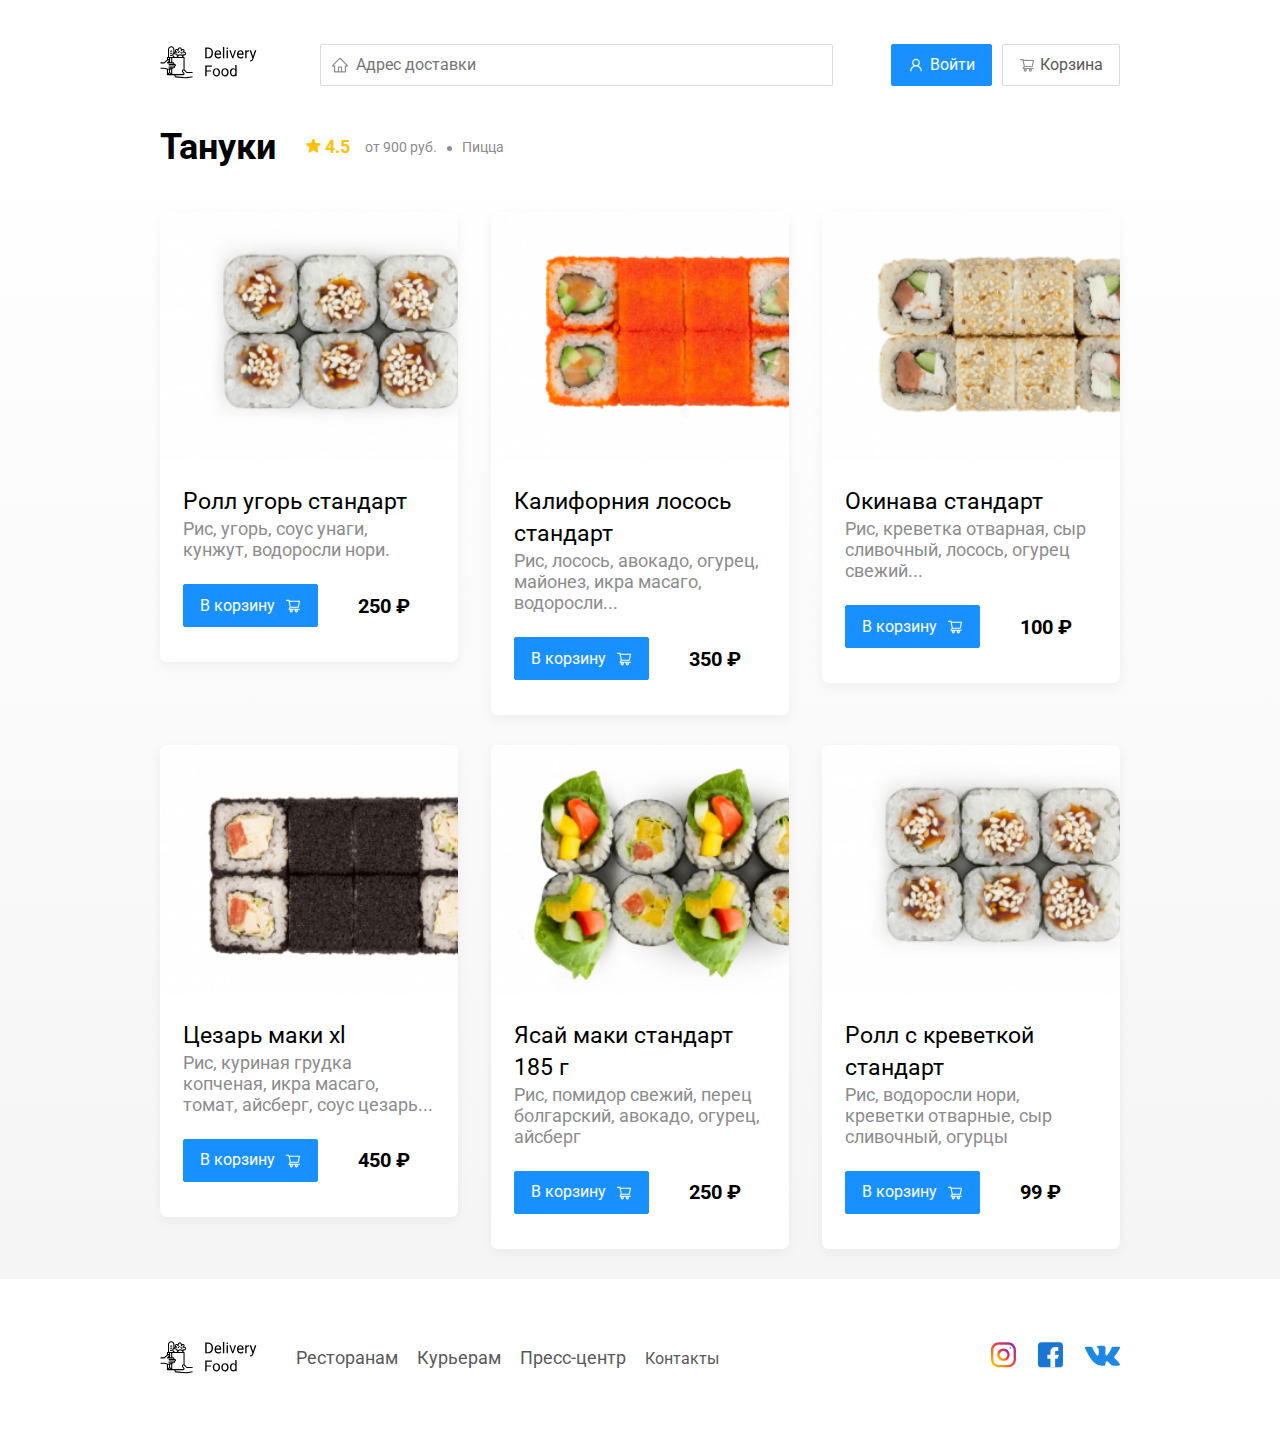
==== restaurant.html @ 0b6e5de5 "Add files via upload" ====
<!DOCTYPE html>
<html lang="ru">
<head>
    <meta charset="UTF-8">
    <meta name="viewport" content="width=device-width, initial-scale=1.0">
    <link href="https://fonts.googleapis.com/css2?family=Roboto:wght@400;500&display=swap" rel="stylesheet">
    <link rel="stylesheet" href="style/normalize.css">
    <link rel="stylesheet" href="./style/style.css">
    <title>Food - доставка еды</title>
</head>
<body>
    <div class="container">
        <header class="header">
            <a href="index.html" class="logo">
                <img src="img\logo.svg" alt="логотип" class="logo">
            </a>
            <input type="text" class="input address-input" placeholder="Адрес доставки">
            <div class="buttons">
                <button class="button button-primary">
                    <img src="img\user.svg" alt="user" class="button-icon">
                    <span class="button-text">Войти</span>
                </button>
                <button class="button" id="cart-button">
                    <img src="img/cart.svg" alt="user" class="button-icon">
                    <span class="button-text">
                        Корзина
                    </span>
                </button>
            </div>
        </header>


    </div>
    <!--/.container--->
    <main class="main">
        <div class="container">

            <section class="restaurans">
                <div class="section-heading">
                    <h2 class="section-title">Тануки</h2>
                    <div class="card-info">
                        <div class="rating">
                            <img src="img/Star.svg" alt="рейтинг" class="rating-star">
                            4.5</div>
                        <div class="price">от 900 руб.</div>
                        <div class="category">Пицца</div>
                    </div>
                </div>
                <div class="cards">
                    <div class="card">
                        <img src="img/yg.jpg" alt="картинка" class="card-image" />
                        <div class="card-text">
                            <div class="card-heading">
                                <h3 class="card-title card-title-reg">Ролл угорь стандарт</h3>
                            </div>
                            <div class="card-info">
                                <div class="ingredients">Рис, угорь, соус унаги, кунжут, водоросли нори.</div>
                            </div>
                            <!-- /.card-info -->
                                <div class="card-buttons">
                                    <button class="button button-primary">
                                        <span class="button-card-text">В корзину</span>
                                        <img src="./img/cart-ic.svg" alt="card" class="button-card-image">
                                    </button>
                                    <strong class="card-price-bold">250 ₽</strong>
                                </div>
                            <!-- /.card-heading -->
                        </div>
                        <!-- /.card-text -->
                    </div>
                    <!-- /.card -->
        
                    <div class="card">
                        <img src="img/los.jpg" alt="картинка" class="card-image" />
                        <div class="card-text">
                            <div class="card-heading">
                                <h3 class="card-title card-title-reg">Калифорния лосось стандарт</h3>
                            </div>
                            <div class="card-info">
                                <div class="ingredients">Рис, лосось, авокадо, огурец, майонез, икра масаго, водоросли...</div>
                            </div>
                            <!-- /.card-info -->
                                <div class="card-buttons">
                                    <button class="button button-primary">
                                        <span class="button-card-text">В корзину</span>
                                        <img src="./img/cart-ic.svg" alt="card" class="button-card-image">
                                    </button>
                                    <strong class="card-price-bold">350 ₽</strong>
                                </div>
                            <!-- /.card-heading -->
                        </div>
                        <!-- /.card-text -->
                    </div>
                    <!-- /.card -->
        
                    <div class="card">
                        <img src="img/oki.jpg" alt="картинка" class="card-image" />
                        <div class="card-text">
                            <div class="card-heading">
                                <h3 class="card-title card-title-reg">Окинава стандарт</h3>
                            </div>
                            <div class="card-info">
                                <div class="ingredients"> Рис, креветка отварная, сыр сливочный, лосось, огурец свежий...</div>
                            </div>
                            <!-- /.card-info -->
                                <div class="card-buttons">
                                    <button class="button button-primary">
                                        <span class="button-card-text">В корзину</span>
                                        <img src="./img/cart-ic.svg" alt="card" class="button-card-image">
                                    </button>
                                    <strong class="card-price-bold">100 ₽</strong>
                                </div>
                            <!-- /.card-heading -->
                        </div>
                        <!-- /.card-text -->
                    </div>
                    <!-- /.card -->
        
                    <div class="card">
                        <img src="img/cez.jpg" alt="картинка" class="card-image" />
                        <div class="card-text">
                            <div class="card-heading">
                                <h3 class="card-title card-title-reg">Цезарь маки хl</h3>
                            </div>
                            <div class="card-info">
                                <div class="ingredients">Рис, куриная грудка копченая, икра масаго, томат, айсберг, соус цезарь...</div>
                            </div>
                            <!-- /.card-info -->
                                <div class="card-buttons">
                                    <button class="button button-primary">
                                        <span class="button-card-text">В корзину</span>
                                        <img src="./img/cart-ic.svg" alt="card" class="button-card-image">
                                    </button>
                                    <strong class="card-price-bold">450 ₽</strong>
                                </div>
                            <!-- /.card-heading -->
                        </div>
                        <!-- /.card-text -->
                    </div>
                    <!-- /.card -->
        
                    <div class="card">
                        <img src="img/jasai.jpg" alt="картинка" class="card-image" />
                        <div class="card-text">
                            <div class="card-heading">
                                <h3 class="card-title card-title-reg">Ясай маки стандарт 185 г</h3>
                            </div>
                            <div class="card-info">
                                <div class="ingredients">Рис, помидор свежий, перец болгарский, авокадо, огурец, айсберг</div>
                            </div>
                            <!-- /.card-info -->
                                <div class="card-buttons">
                                    <button class="button button-primary">
                                        <span class="button-card-text">В корзину</span>
                                        <img src="./img/cart-ic.svg" alt="card" class="button-card-image">
                                    </button>
                                    <strong class="card-price-bold">250 ₽</strong>
                                </div>
                            <!-- /.card-heading -->
                        </div>
                        <!-- /.card-text -->
                    </div>
                    <!-- /.card -->
        
                    <div class="card">
                        <img src="img/yg.jpg" alt="картинка" class="card-image" />
                        <div class="card-text">
                            <div class="card-heading">
                                <h3 class="card-title card-title-reg">Ролл с креветкой стандарт</h3>
                            </div>
                            <div class="card-info">
                                <div class="ingredients">Рис, водоросли нори, креветки отварные, сыр сливочный, огурцы</div>
                            </div>
                            <!-- /.card-info -->
                                <div class="card-buttons">
                                    <button class="button button-primary">
                                        <span class="button-card-text">В корзину</span>
                                        <img src="./img/cart-ic.svg" alt="card" class="button-card-image">
                                    </button>
                                    <strong class="card-price-bold">99 ₽</strong>
                                </div>
                            <!-- /.card-heading -->
                        </div>
                        <!-- /.card-text -->
                    </div>
                    <!-- /.card -->
                </div>
                <!-- /.cards -->
            </section>
        </div>
        <!-- /.container -->
    </main>
     <!--/.main--->
     <footer class="footer">
         <div class="container">
             <div class="footer-block">
                 <img src="./img/logo.svg" alt="logo" class="logo footer-logo">
                 <nav class="footer-nav">
                    <a href="#" class="footer-link">Ресторанам</a>
                    <a href="#" class="footer-link">Курьерам</a>
                    <a href="#" class="footer-link">Пресс-центр</a>
                    <a href="#" class="footer-link">Контакты</a>
                 </nav>
                 <div class="social-links">
                     <a href="#" class="social-link"><img src="./img/insta.svg" alt="inst"></a>
                     <a href="#" class="social-link"><img src="./img/face.svg" alt="facebook"></a>
                     <a href="#" class="social-link"><img src="./img/vk.svg" alt="vk"></a>
                 </div>
             </div>
             <!-- /.footer-block -->
         </div>
     </footer>
     <!-- /.footer -->

     <div class="modal">
        <div class="modal-dialog">
            <div class="modal-header">
                <h3 class="modal-title">Корзина</h3>
                <button class="close">&times;</button>
            </div>
            <!-- /.modal-header -->
            <div class="modal-body">
                <div class="food-row">
                    <span class="food-name">
                        Ролл угорь стандарт
                    </span>
                    <strong class="food-price">250 ₽</strong>
                    <div class="food-counter">
                        <button class="counter-button">-</button>
                        <span class="counter">1</span>
                        <button class="counter-button">+</button>
                    </div>
                </div>
                <!-- /.foods-row -->
                <div class="food-row">
                    <span class="food-name">
                        Ролл угорь стандарт
                    </span>
                    <strong class="food-price">250 ₽</strong>
                    <div class="food-counter">
                        <button class="counter-button">-</button>
                        <span class="counter">1</span>
                        <button class="counter-button">+</button>
                    </div>
                </div>
                <!-- /.foods-row -->
                <div class="food-row">
                    <span class="food-name">
                        Ролл угорь стандарт
                    </span>
                    <strong class="food-price">250 ₽</strong>
                    <div class="food-counter">
                        <button class="counter-button">-</button>
                        <span class="counter">1</span>
                        <button class="counter-button">+</button>
                    </div>
                </div>
                <!-- /.foods-row -->
            </div>
            <!-- /.modal-body -->
            <div class="modal-footer">
                <span class="modal-price-tag">1250 </span>
                <div class="footer-buttons">
                    <button class="button button-primary">Оформить заказ</button>
                    <button class="button">Отменить</button>
                </div>
            </div>
            <!-- /.modal-footer -->
        </div>
        <!-- /.modal-dialog -->
     </div>
     <script src="./js/script.js"></script>
</body>
</html>
---- style/style.css ----
*{
    box-sizing: border-box;
}

body{
    padding-top: 44px;
    font-family: 'Roboto', sans-serif;
}

.container{
    max-width: 1200px;
    margin: auto;
}

.header{
    display: flex;
    align-items: center;
    justify-content: space-between;
    margin-bottom: 40px;
}

.input{
    background: #FFFFFF;
    border: 1px solid #D9D9D9;
    border-radius: 2px;
    line-height: 24px;
    font-size: 16px;
    padding: 8px;
    padding-left: 35px;
    background-repeat: no-repeat;
    background-position: left 11px center;
}

.address-input{
    flex: .8;
    background-image: url('../img/home.svg');
}

.input-search{
    width: 300px;
    background-image: url('../img/search.svg');
    margin-left: auto;
}

.buttons{
    display: flex;
    align-items: center;
}

.button {
    padding: 8px 16px;
    background: #FFFFFF;
    border: 1px solid #D9D9D9;
    box-sizing: border-box;
    box-shadow: 0px 0px 2px rgba(0, 0, 0, 0.0015);
    border-radius: 2px;
    color: #595959;
    font-size: 16px;
    line-height: 24px;
    display: flex;
    align-items: center;
}

.button-primary{
    background: #1890FF;
    border-radius: 2px;
    color: #fff;
    border: 1px solid #1890ff;
    margin-right: 10px;
}

.button-card-text{
    margin-right: 10px;
}

.button-icon{
    margin-right: 6px;
    vertical-align: middle;
}

.main{
    width: 100%;
    background-image: linear-gradient(180deg, rgba(245, 245, 245, 0) 1.04%, #F5F5F5 100%);
}

.promo{
    box-shadow: 0px 7px 12px rgba(158, 158, 163, 0.1);
    background: #FFF1B8 url('../img/prom-img.png') top 58px right -200px;
    background-repeat: no-repeat;
    border-radius: 10px;
    padding: 68px 70px;
    margin-bottom: 56px;
}

.promo-title{
    font-size: 39px;
    line-height: 46px;
    color: #302C34;
}

.promo-text{
    max-width: 538px;
    font-size: 24px;
    line-height: 28px;
    color: #302C34;
}

.section-heading{
    display: flex;
    align-items: center;
    /*justify-content: space-between;*/
    margin-bottom: 44px;
}

.section-title{
    font-size: 36px;
    line-height: 42px;
    color: #000000;
    margin: 0;
    margin-right: 30px;
}

.cards{
    display: flex;
    flex-wrap: wrap;
    align-items: flex-start;
    justify-content: space-between;
}

.card{
    background: #FFFFFF;
    box-shadow: 0px 4px 12px rgba(0, 0, 0, 0.05);
    border-radius: 7px;
    overflow: hidden;
    margin-bottom: 30px;
    flex-basis: 31%;
    text-decoration: none;
}

.card-image{
    width: 384px;
    height: 250px;
    object-fit: cover;
}

.card-text{
    padding-top: 20px;
    padding-bottom: 35px;
    padding-left: 23px;
    padding-right: 23px;
}

.card-heading{
    display: flex;
    align-items: center;
    justify-content: space-between;
}

.card-title{
    margin: 0;
    font-size: 23px;
    line-height: 32px;
}

.card-title-reg{
    font-weight: 400;
}

.card-tag{
    color: #FFFFFF;
    font-size: 12px;
    line-height: 20px;
    background: #262626;
    border-radius: 2px;
    padding: 1px 8px;
}

.card-info{
    display: flex;
    align-items: center;
    flex-wrap: wrap;
}

.card-price-bold{
    font-weight: bold;
    font-size: 20px;
    line-height: 32px;
    color: #000000;
    margin-left: 30px;
}

.card-buttons{
    display: flex;
    align-items: center;
    margin-top: 24px;
}

.rating{
    margin-right: 26px;
    color: #FFC107;
    font-weight: bold;
    font-size: 18px;
    line-height: 32px;
}

.price, .category{
    color: #8C8C8C;
    font-weight: normal;
    font-size: 18px;
    line-height: 32px;
}

.price{
    margin-right: 10px;
}

.category{
    text-overflow: ellipsis;
    overflow: hidden;
    white-space: nowrap;
    max-width: 150px;

}

.ingredients{
    color: #8c8c8c;
    font-size: 18px;
    line-height: 21px;
}

.price:after{
    content: '';
    width: 5px;
    height: 5px;
    background: #8C8C8C;
    display: inline-block;
    vertical-align: middle;
    border-radius: 50%;
    margin-left: 10px;

}

.footer{
    padding: 60px 0;
}

.footer-link{
    display: inline-block;
    color: #595959;
    text-decoration: none;
}

.footer-nav{
    margin-left: 35px;
    margin-right: auto;
}

.footer-link:not(:last-child){
    margin-right: 15px;
    font-weight: normal;
    font-size: 18px;
    line-height: 21px;
}

.footer-block{
    display: flex;
    align-items: center;
    justify-content: space-between;
}

.social-links{
    display: flex;
    align-items: center;
}

.social-link:not(:last-child){
    margin-right: 21px;
}

.modal{
    position: fixed;
    left: 0;
    top: 0;
    width: 100%;
    height: 100%;
    background: rgba(0, 0, 0, 0.4);
    display: flex;
    display: none;
}

.modal-dialog{
    margin: auto;
    max-width: 780px;
    width: 95%;
    background-color: #fff;
    border-radius: 5px;
    padding: 40px 45px;
}

.modal-header{
    display: flex;
    align-items: center;
    justify-content: space-between;
    margin-bottom: 45px;
}

.food-row{
    display: flex;
    align-items: flex-start;
    justify-content: space-between;
    padding-bottom: 8px;
    border-bottom: 1px solid #d9d9d9;
    margin-bottom: 15px;
}

.food-price{
    margin-left: auto;
    margin-right: 47px;
    font-weight: bold;
    font-size: 20px;
    line-height: 32px;
}

.food-counter{
    display: flex;
    align-items: center;
}

.counter-button{
    display: flex;
    align-items: center;
    justify-content: center;
    width: 39px;
    height: 32px;
    background: #FFFFFF;
    border: 1px solid #40A9FF;
    box-sizing: border-box;
    border-radius: 2px;
    font-size: 14px;
    line-height: 22px;
    color: #40A9FF;
}

.counter{
    font-size: 16px;
    line-height: 24px;
    margin-left: 10px;
    margin-right: 10px;
}

.close{
    font-size: 36px;
    border: none;
    background-color: transparent;
}

.modal-title{
    margin: 0;
    font-size: 36px;
    line-height: 42px;
    color: #000000;
    font-weight: bold;
}

.modal-footer{
    display: flex;
    align-items: center;
    justify-content: space-between;
}

.modal-body{
    margin-bottom: 52px;
}

.footer-buttons{
    display: flex;
}

.modal-price-tag{
    background-color: #262626;
    border-radius: 5px;
    color: #fff;
    padding: 15px 20px;
    font-size: 20px;
    line-height: 23px;
}

.is-open{
    display: flex;
}

@media (max-width: 1366px){
    .container{
        max-width: 960px;
    }
    .promo{
        background-size: 700px;
    }
    .rating{
      margin-right: 15px;  
    }
    .category, .price{
        font-size: 14px;
    }

}

@media (max-width: 992px){
    .container{
        max-width: 750px;
    }
    .promo{
        padding: 50px;
        background-size: 500px;
        background-position: center right -200px;
    }
    .promo-text{
        font-size: 16px;
        min-width: 400px;
    }
    .card{
        flex-basis: 49%;
    }
    .footer-link{
        font-size: 16px;
    }
}

@media (max-width: 768px){
    .container{
        min-width: 560px;
    }
    .card-info{
        flex-wrap: wrap;
    }
    .card .rating{
        flex-basis: 100%;
    }
    .card-title{
        font-size: 18px;
    }
    .promo{
        background-size: 600px;
        background-position: bottom 26px right -125px;
    }
    .promo-title{
        font-size: 20px;
        line-height: 1.4;
    }
    .promo-text{
        margin-top: 0;
        width: 250px;
        font-size: 12px;
    }
}

@media (max-width: 578px){
    .container{
        width: 90%;
    }
    .header{
        padding: 5%;
        flex-wrap: wrap;
    }
    .address-input{
        margin: 2%;
        margin-top: 15px;
        order: 5;
        flex: 1
    }
    .buttons{
        padding-right: 5%;
    }
    .promo{
        background-image: none;
    }
    .promo-title{
        margin-bottom: 10px;
    }
    .section-title{
        font-size: 20px;
    }
    .card{
        flex-basis: 100%;
    }
    .card-image{
        width: 100%;
    }
    .footer-nav{
        order: 0;
        margin-right: 0;
    }
    .footer-logo{
        order: 1;
        margin-right: 15px;
    }
    .social-links{
        order: 2;
        margin-right: 20%;
    }
}

@media (max-width: 480px){
    .section-heading{
        flex-wrap: wrap;
        flex-direction: column;
        align-items: center;
    }
    .footer-block{
        flex-wrap: wrap;
    }
    .social-links{
        text-align: center;
        align-items: center;
        margin-right: 0;
    }
    .footer-nav{
        margin-bottom: 20px;
        flex-wrap: wrap;
        align-items: center;
        text-align: center;
    }
    .footer-logo{
        order: 0;
        margin-bottom: 20px;
    }
    .footer-block{
        flex-direction: column;
    }
    .footer-link:not(:last-child){
        margin-right: 0;
    }
}
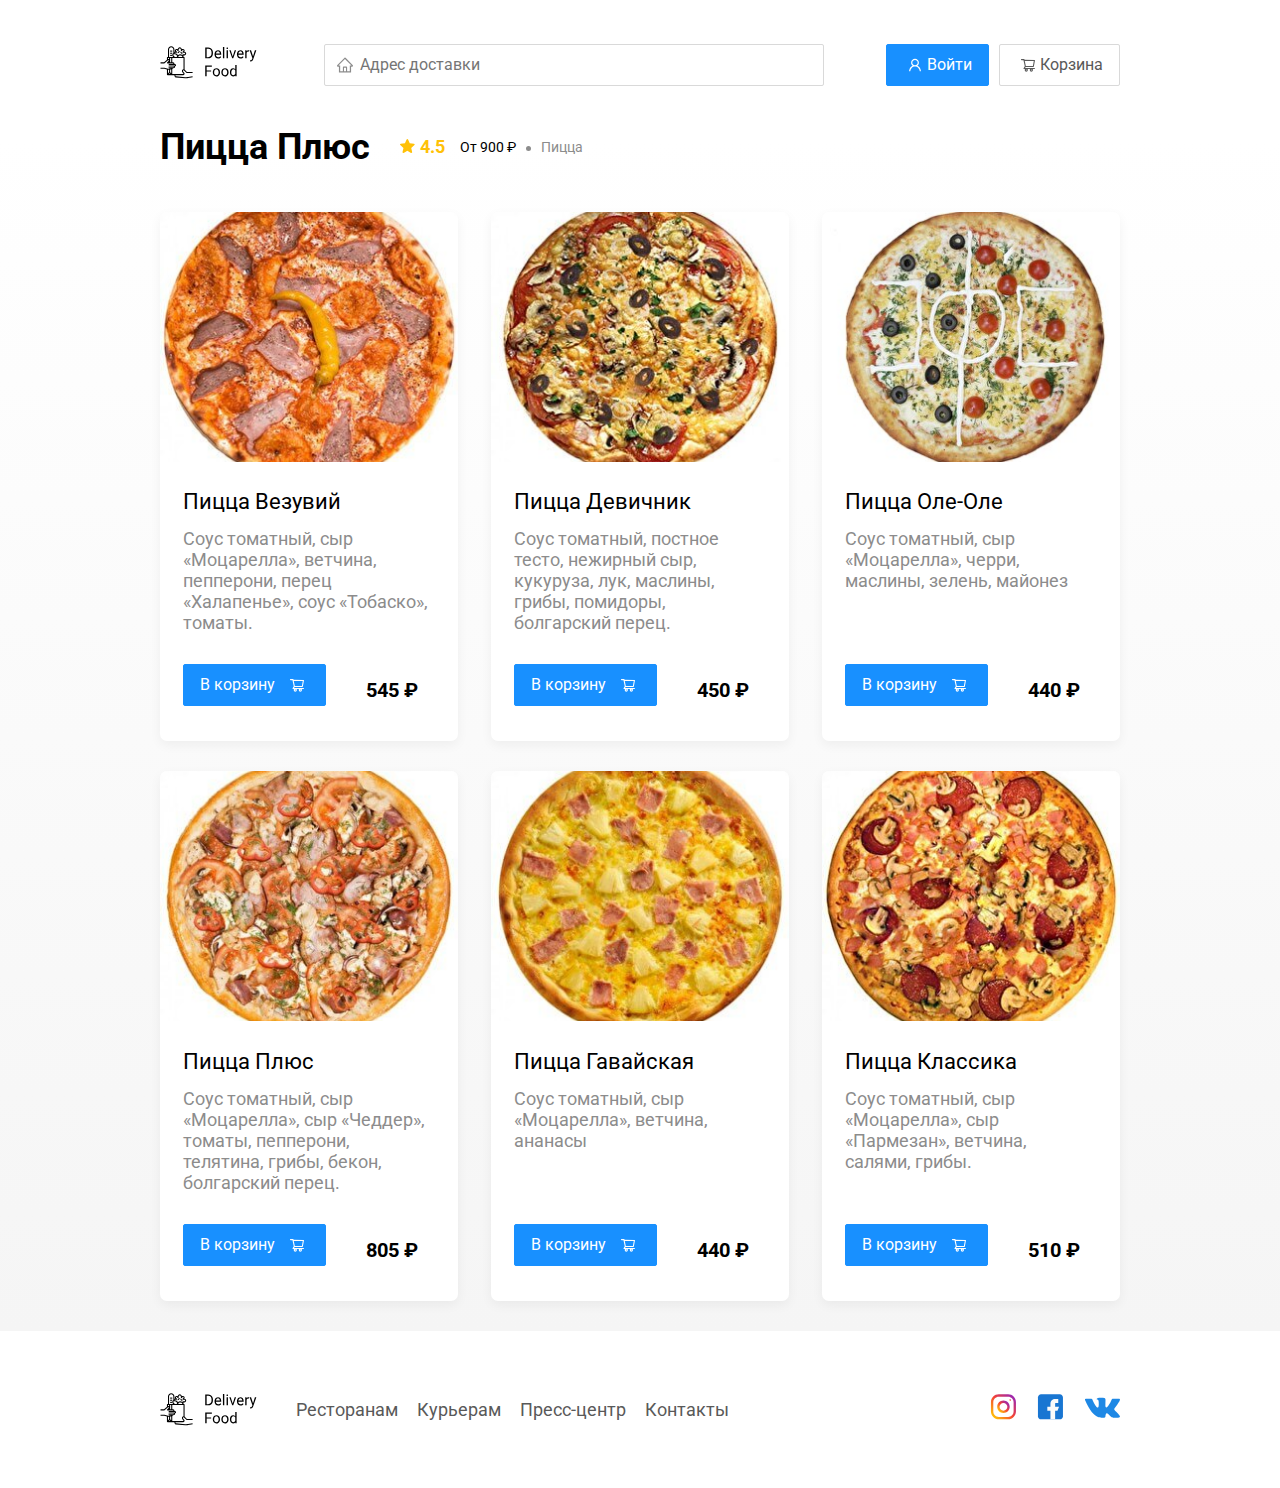
==== commit a31dba8e: "cart" ====
--- a/restaurant.html
+++ b/restaurant.html
@@ -1,274 +1,291 @@
 <!DOCTYPE html>
 <html lang="ru">
 <head>
-    <meta charset="UTF-8">
-    <meta name="viewport" content="width=device-width, initial-scale=1.0">
-    <link href="https://fonts.googleapis.com/css2?family=Roboto:wght@400;500&display=swap" rel="stylesheet">
-    <link rel="stylesheet" href="style/normalize.css">
-    <link rel="stylesheet" href="./style/style.css">
-    <title>Food - доставка еды</title>
+	<meta charset="UTF-8"/>
+	<meta name="viewport" content="width=device-width, initial-scale=1.0"/>
+	<title>PizzaBurger — доставка еды на дом</title>
+	<link
+			href="https://fonts.googleapis.com/css?family=Roboto:400,700&display=swap&subset=cyrillic"
+			rel="stylesheet"
+	/>
+	<link rel="stylesheet" href="css/normalize.css"/>
+	<link rel="stylesheet" href="css/style.css"/>
 </head>
 <body>
-    <div class="container">
-        <header class="header">
-            <a href="index.html" class="logo">
-                <img src="img\logo.svg" alt="логотип" class="logo">
-            </a>
-            <input type="text" class="input address-input" placeholder="Адрес доставки">
-            <div class="buttons">
-                <button class="button button-primary">
-                    <img src="img\user.svg" alt="user" class="button-icon">
-                    <span class="button-text">Войти</span>
-                </button>
-                <button class="button" id="cart-button">
-                    <img src="img/cart.svg" alt="user" class="button-icon">
-                    <span class="button-text">
-                        Корзина
-                    </span>
-                </button>
-            </div>
-        </header>
-
-
-    </div>
-    <!--/.container--->
-    <main class="main">
-        <div class="container">
-
-            <section class="restaurans">
-                <div class="section-heading">
-                    <h2 class="section-title">Тануки</h2>
-                    <div class="card-info">
-                        <div class="rating">
-                            <img src="img/Star.svg" alt="рейтинг" class="rating-star">
-                            4.5</div>
-                        <div class="price">от 900 руб.</div>
-                        <div class="category">Пицца</div>
-                    </div>
-                </div>
-                <div class="cards">
-                    <div class="card">
-                        <img src="img/yg.jpg" alt="картинка" class="card-image" />
-                        <div class="card-text">
-                            <div class="card-heading">
-                                <h3 class="card-title card-title-reg">Ролл угорь стандарт</h3>
-                            </div>
-                            <div class="card-info">
-                                <div class="ingredients">Рис, угорь, соус унаги, кунжут, водоросли нори.</div>
-                            </div>
-                            <!-- /.card-info -->
-                                <div class="card-buttons">
-                                    <button class="button button-primary">
-                                        <span class="button-card-text">В корзину</span>
-                                        <img src="./img/cart-ic.svg" alt="card" class="button-card-image">
-                                    </button>
-                                    <strong class="card-price-bold">250 ₽</strong>
-                                </div>
-                            <!-- /.card-heading -->
-                        </div>
-                        <!-- /.card-text -->
-                    </div>
-                    <!-- /.card -->
-        
-                    <div class="card">
-                        <img src="img/los.jpg" alt="картинка" class="card-image" />
-                        <div class="card-text">
-                            <div class="card-heading">
-                                <h3 class="card-title card-title-reg">Калифорния лосось стандарт</h3>
-                            </div>
-                            <div class="card-info">
-                                <div class="ingredients">Рис, лосось, авокадо, огурец, майонез, икра масаго, водоросли...</div>
-                            </div>
-                            <!-- /.card-info -->
-                                <div class="card-buttons">
-                                    <button class="button button-primary">
-                                        <span class="button-card-text">В корзину</span>
-                                        <img src="./img/cart-ic.svg" alt="card" class="button-card-image">
-                                    </button>
-                                    <strong class="card-price-bold">350 ₽</strong>
-                                </div>
-                            <!-- /.card-heading -->
-                        </div>
-                        <!-- /.card-text -->
-                    </div>
-                    <!-- /.card -->
-        
-                    <div class="card">
-                        <img src="img/oki.jpg" alt="картинка" class="card-image" />
-                        <div class="card-text">
-                            <div class="card-heading">
-                                <h3 class="card-title card-title-reg">Окинава стандарт</h3>
-                            </div>
-                            <div class="card-info">
-                                <div class="ingredients"> Рис, креветка отварная, сыр сливочный, лосось, огурец свежий...</div>
-                            </div>
-                            <!-- /.card-info -->
-                                <div class="card-buttons">
-                                    <button class="button button-primary">
-                                        <span class="button-card-text">В корзину</span>
-                                        <img src="./img/cart-ic.svg" alt="card" class="button-card-image">
-                                    </button>
-                                    <strong class="card-price-bold">100 ₽</strong>
-                                </div>
-                            <!-- /.card-heading -->
-                        </div>
-                        <!-- /.card-text -->
-                    </div>
-                    <!-- /.card -->
-        
-                    <div class="card">
-                        <img src="img/cez.jpg" alt="картинка" class="card-image" />
-                        <div class="card-text">
-                            <div class="card-heading">
-                                <h3 class="card-title card-title-reg">Цезарь маки хl</h3>
-                            </div>
-                            <div class="card-info">
-                                <div class="ingredients">Рис, куриная грудка копченая, икра масаго, томат, айсберг, соус цезарь...</div>
-                            </div>
-                            <!-- /.card-info -->
-                                <div class="card-buttons">
-                                    <button class="button button-primary">
-                                        <span class="button-card-text">В корзину</span>
-                                        <img src="./img/cart-ic.svg" alt="card" class="button-card-image">
-                                    </button>
-                                    <strong class="card-price-bold">450 ₽</strong>
-                                </div>
-                            <!-- /.card-heading -->
-                        </div>
-                        <!-- /.card-text -->
-                    </div>
-                    <!-- /.card -->
-        
-                    <div class="card">
-                        <img src="img/jasai.jpg" alt="картинка" class="card-image" />
-                        <div class="card-text">
-                            <div class="card-heading">
-                                <h3 class="card-title card-title-reg">Ясай маки стандарт 185 г</h3>
-                            </div>
-                            <div class="card-info">
-                                <div class="ingredients">Рис, помидор свежий, перец болгарский, авокадо, огурец, айсберг</div>
-                            </div>
-                            <!-- /.card-info -->
-                                <div class="card-buttons">
-                                    <button class="button button-primary">
-                                        <span class="button-card-text">В корзину</span>
-                                        <img src="./img/cart-ic.svg" alt="card" class="button-card-image">
-                                    </button>
-                                    <strong class="card-price-bold">250 ₽</strong>
-                                </div>
-                            <!-- /.card-heading -->
-                        </div>
-                        <!-- /.card-text -->
-                    </div>
-                    <!-- /.card -->
-        
-                    <div class="card">
-                        <img src="img/yg.jpg" alt="картинка" class="card-image" />
-                        <div class="card-text">
-                            <div class="card-heading">
-                                <h3 class="card-title card-title-reg">Ролл с креветкой стандарт</h3>
-                            </div>
-                            <div class="card-info">
-                                <div class="ingredients">Рис, водоросли нори, креветки отварные, сыр сливочный, огурцы</div>
-                            </div>
-                            <!-- /.card-info -->
-                                <div class="card-buttons">
-                                    <button class="button button-primary">
-                                        <span class="button-card-text">В корзину</span>
-                                        <img src="./img/cart-ic.svg" alt="card" class="button-card-image">
-                                    </button>
-                                    <strong class="card-price-bold">99 ₽</strong>
-                                </div>
-                            <!-- /.card-heading -->
-                        </div>
-                        <!-- /.card-text -->
-                    </div>
-                    <!-- /.card -->
-                </div>
-                <!-- /.cards -->
-            </section>
-        </div>
-        <!-- /.container -->
-    </main>
-     <!--/.main--->
-     <footer class="footer">
-         <div class="container">
-             <div class="footer-block">
-                 <img src="./img/logo.svg" alt="logo" class="logo footer-logo">
-                 <nav class="footer-nav">
-                    <a href="#" class="footer-link">Ресторанам</a>
-                    <a href="#" class="footer-link">Курьерам</a>
-                    <a href="#" class="footer-link">Пресс-центр</a>
-                    <a href="#" class="footer-link">Контакты</a>
-                 </nav>
-                 <div class="social-links">
-                     <a href="#" class="social-link"><img src="./img/insta.svg" alt="inst"></a>
-                     <a href="#" class="social-link"><img src="./img/face.svg" alt="facebook"></a>
-                     <a href="#" class="social-link"><img src="./img/vk.svg" alt="vk"></a>
-                 </div>
-             </div>
-             <!-- /.footer-block -->
-         </div>
-     </footer>
-     <!-- /.footer -->
-
-     <div class="modal">
-        <div class="modal-dialog">
-            <div class="modal-header">
-                <h3 class="modal-title">Корзина</h3>
-                <button class="close">&times;</button>
-            </div>
-            <!-- /.modal-header -->
-            <div class="modal-body">
-                <div class="food-row">
-                    <span class="food-name">
-                        Ролл угорь стандарт
-                    </span>
-                    <strong class="food-price">250 ₽</strong>
-                    <div class="food-counter">
-                        <button class="counter-button">-</button>
-                        <span class="counter">1</span>
-                        <button class="counter-button">+</button>
-                    </div>
-                </div>
-                <!-- /.foods-row -->
-                <div class="food-row">
-                    <span class="food-name">
-                        Ролл угорь стандарт
-                    </span>
-                    <strong class="food-price">250 ₽</strong>
-                    <div class="food-counter">
-                        <button class="counter-button">-</button>
-                        <span class="counter">1</span>
-                        <button class="counter-button">+</button>
-                    </div>
-                </div>
-                <!-- /.foods-row -->
-                <div class="food-row">
-                    <span class="food-name">
-                        Ролл угорь стандарт
-                    </span>
-                    <strong class="food-price">250 ₽</strong>
-                    <div class="food-counter">
-                        <button class="counter-button">-</button>
-                        <span class="counter">1</span>
-                        <button class="counter-button">+</button>
-                    </div>
-                </div>
-                <!-- /.foods-row -->
-            </div>
-            <!-- /.modal-body -->
-            <div class="modal-footer">
-                <span class="modal-price-tag">1250 </span>
-                <div class="footer-buttons">
-                    <button class="button button-primary">Оформить заказ</button>
-                    <button class="button">Отменить</button>
-                </div>
-            </div>
-            <!-- /.modal-footer -->
-        </div>
-        <!-- /.modal-dialog -->
-     </div>
-     <script src="./js/script.js"></script>
+	<div class="container">
+		<header class="header">
+			<a href="index.html" class="logo">
+				<img src="img/icon/logo.svg" alt="Logo"/>
+			</a>
+			<label class="address">
+				<input type="text" class="input input-address" placeholder="Адрес доставки"/>
+			</label>
+			<div class="buttons">
+				<button class="button button-primary button-auth">
+					<span class="button-auth-svg"></span>
+					<span class="button-text">Войти</span>
+				</button>
+				<button class="button" id="cart-button">
+					<span class="button-cart-svg"></span>
+					<span class="button-text">Корзина</span>
+				</button>
+			</div>
+		</header>
+	</div>
+	<!-- /.container  -->
+
+	<main class="main">
+		<div class="container">
+			<section class="menu">
+				<div class="section-heading">
+					<h2 class="section-title restaurant-title">Пицца Плюс</h2>
+					<div class="card-info">
+						<div class="rating">
+							4.5
+						</div>
+						<div class="price">От 900 ₽</div>
+						<div class="category">Пицца</div>
+					</div>
+					<!-- /.card-info -->
+				</div>
+				<div class="cards cards-menu">
+					<div class="card">
+						<img src="img/pizza-plus/pizza-vesuvius.jpg" alt="image" class="card-image"/>
+						<div class="card-text">
+							<div class="card-heading">
+								<h3 class="card-title card-title-reg">Пицца Везувий</h3>
+							</div>
+							<!-- /.card-heading -->
+							<div class="card-info">
+								<div class="ingredients">Соус томатный, сыр «Моцарелла», ветчина, пепперони, перец
+								                         «Халапенье», соус «Тобаско», томаты.
+								</div>
+							</div>
+							<!-- /.card-info -->
+							<div class="card-buttons">
+								<button class="button button-primary button-add-cart">
+									<span class="button-card-text">В корзину</span>
+									<span class="button-cart-svg"></span>
+								</button>
+								<strong class="card-price-bold">545 ₽</strong>
+							</div>
+						</div>
+						<!-- /.card-text -->
+					</div>
+					<!-- /.card -->
+
+					<div class="card">
+						<img src="img/pizza-plus/pizza-girls.jpg" alt="image" class="card-image"/>
+						<div class="card-text">
+							<div class="card-heading">
+								<h3 class="card-title card-title-reg">Пицца Девичник</h3>
+							</div>
+							<!-- /.card-heading -->
+							<div class="card-info">
+								<div class="ingredients">Соус томатный, постное тесто, нежирный сыр, кукуруза, лук, маслины,
+								                         грибы, помидоры, болгарский перец.
+								</div>
+							</div>
+							<!-- /.card-info -->
+							<div class="card-buttons">
+								<button class="button button-primary button-add-cart">
+									<span class="button-card-text">В корзину</span>
+									<span class="button-cart-svg"></span>
+								</button>
+								<strong class="card-price-bold">450 ₽</strong>
+							</div>
+						</div>
+						<!-- /.card-text -->
+					</div>
+					<!-- /.card -->
+
+					<div class="card">
+						<img src="img/pizza-plus/pizza-oleole.jpg" alt="image" class="card-image"/>
+						<div class="card-text">
+							<div class="card-heading">
+								<h3 class="card-title card-title-reg">Пицца Оле-Оле</h3>
+							</div>
+							<!-- /.card-heading -->
+							<div class="card-info">
+								<div class="ingredients">Соус томатный, сыр «Моцарелла», черри, маслины, зелень, майонез
+								</div>
+							</div>
+							<!-- /.card-info -->
+							<div class="card-buttons">
+								<button class="button button-primary button-add-cart">
+									<span class="button-card-text">В корзину</span>
+									<span class="button-cart-svg"></span>
+								</button>
+								<strong class="card-price-bold">440 ₽</strong>
+							</div>
+						</div>
+						<!-- /.card-text -->
+					</div>
+					<!-- /.card -->
+
+					<div class="card">
+						<img src="img/pizza-plus/pizza-plus.jpg" alt="image" class="card-image"/>
+						<div class="card-text">
+							<div class="card-heading">
+								<h3 class="card-title card-title-reg">Пицца Плюс</h3>
+							</div>
+							<!-- /.card-heading -->
+							<div class="card-info">
+								<div class="ingredients">Соус томатный, сыр «Моцарелла», сыр «Чеддер», томаты, пепперони,
+								                         телятина, грибы, бекон, болгарский перец.
+								</div>
+							</div>
+							<!-- /.card-info -->
+							<div class="card-buttons">
+								<button class="button button-primary button-add-cart">
+									<span class="button-card-text">В корзину</span>
+									<span class="button-cart-svg"></span>
+								</button>
+								<strong class="card-price-bold">805 ₽</strong>
+							</div>
+						</div>
+						<!-- /.card-text -->
+					</div>
+					<!-- /.card -->
+
+					<div class="card">
+						<img src="img/pizza-plus/pizza-hawaiian.jpg" alt="image" class="card-image"/>
+						<div class="card-text">
+							<div class="card-heading">
+								<h3 class="card-title card-title-reg">Пицца Гавайская</h3>
+							</div>
+							<!-- /.card-heading -->
+							<div class="card-info">
+								<div class="ingredients">Соус томатный, сыр «Моцарелла», ветчина, ананасы</div>
+							</div>
+							<!-- /.card-info -->
+							<div class="card-buttons">
+								<button class="button button-primary button-add-cart">
+									<span class="button-card-text">В корзину</span>
+									<span class="button-cart-svg"></span>
+								</button>
+								<strong class="card-price-bold">440 ₽</strong>
+							</div>
+						</div>
+						<!-- /.card-text -->
+					</div>
+					<!-- /.card -->
+
+					<div class="card">
+						<img src="img/pizza-plus/pizza-classic.jpg" alt="image" class="card-image"/>
+						<div class="card-text">
+							<div class="card-heading">
+								<h3 class="card-title card-title-reg">Пицца Классика</h3>
+							</div>
+							<!-- /.card-heading -->
+							<div class="card-info">
+								<div class="ingredients">Соус томатный, сыр «Моцарелла», сыр «Пармезан», ветчина, салями,
+								                         грибы.
+								</div>
+							</div>
+							<!-- /.card-info -->
+							<div class="card-buttons">
+								<button class="button button-primary button-add-cart">
+									<span class="button-card-text">В корзину</span>
+									<span class="button-cart-svg"></span>
+								</button>
+								<strong class="card-price-bold">510 ₽</strong>
+							</div>
+						</div>
+						<!-- /.card-text -->
+					</div>
+					<!-- /.card -->
+				</div>
+				<!-- /.cards -->
+			</section>
+		</div>
+		<!-- /.container -->
+	</main>
+
+	<footer class="footer">
+		<div class="container">
+			<div class="footer-block">
+				<img src="img/icon/logo.svg" alt="logo" class="logo footer-logo"/>
+				<nav class="footer-nav">
+					<a href="#" class="footer-link">Ресторанам </a>
+					<a href="#" class="footer-link">Курьерам</a>
+					<a href="#" class="footer-link">Пресс-центр</a>
+					<a href="#" class="footer-link">Контакты</a>
+				</nav>
+				<div class="social-links">
+					<a href="#" class="social-link"><img src="img/social/instagram.svg" alt="instagram"/></a>
+					<a href="#" class="social-link"><img src="img/social/fb.svg" alt="facebook"/></a>
+					<a href="#" class="social-link"><img src="img/social/vk.svg" alt="vk"/></a>
+				</div>
+				<!-- /.social-links -->
+			</div>
+			<!-- /.footer-block -->
+		</div>
+	</footer>
+
+	<div class="modal modal-cart">
+		<div class="modal-dialog">
+			<div class="modal-header">
+				<h3 class="modal-title">Корзина</h3>
+				<button class="close">&times;</button>
+			</div>
+			<!-- /.modal-header -->
+			<div class="modal-body">
+				<div class="food-row">
+					<span class="food-name">Ролл угорь стандарт</span>
+					<strong class="food-price">250 ₽</strong>
+					<div class="food-counter">
+						<button class="counter-button">-</button>
+						<span class="counter">1</span>
+						<button class="counter-button">+</button>
+					</div>
+				</div>
+				<!-- /.foods-row -->
+				<div class="food-row">
+					<span class="food-name">Ролл угорь стандарт</span>
+					<strong class="food-price">250 ₽</strong>
+					<div class="food-counter">
+						<button class="counter-button">-</button>
+						<span class="counter">1</span>
+						<button class="counter-button">+</button>
+					</div>
+				</div>
+				<!-- /.foods-row -->
+				<div class="food-row">
+					<span class="food-name">Ролл угорь стандарт</span>
+					<strong class="food-price">250 ₽</strong>
+					<div class="food-counter">
+						<button class="counter-button">-</button>
+						<span class="counter">1</span>
+						<button class="counter-button">+</button>
+					</div>
+				</div>
+				<!-- /.foods-row -->
+				<div class="food-row">
+					<span class="food-name">Ролл угорь стандарт</span>
+					<strong class="food-price">250 ₽</strong>
+					<div class="food-counter">
+						<button class="counter-button">-</button>
+						<span class="counter">1</span>
+						<button class="counter-button">+</button>
+					</div>
+				</div>
+				<!-- /.foods-row -->
+			</div>
+			<!-- /.modal-body -->
+			<div class="modal-footer">
+				<span class="modal-pricetag">1250 ₽</span>
+				<div class="footer-buttons">
+					<button class="button button-primary">Оформить заказ</button>
+					<button class="button clear-cart">Отмена</button>
+				</div>
+			</div>
+			<!-- /.modal-footer -->
+		</div>
+		<!-- /.modal-dialog -->
+	</div>
+
+
+	<script src="js/main.js"></script>
 </body>
-</html>+</html>
--- a/css/style.css
+++ b/css/style.css
@@ -0,0 +1,841 @@
+* {
+    box-sizing: border-box;
+}
+
+body {
+    font-family: "Roboto", sans-serif;
+    padding-top: 44px;
+}
+
+a,
+button {
+    cursor: pointer;
+    color: inherit;
+}
+
+.hide {
+    display: none;
+}
+
+.container {
+    max-width: 1200px;
+    margin: auto;
+}
+
+.header {
+    display: flex;
+    align-items: center;
+    justify-content: space-between;
+    margin-bottom: 40px;
+}
+
+.input {
+    background-color: #ffffff;
+    border: 1px solid #d9d9d9;
+    border-radius: 2px;
+    font-size: 16px;
+    line-height: 24px;
+    padding: 8px 8px 8px 35px;
+    background-repeat: no-repeat;
+    background-position: left 11px center;
+}
+
+.address {
+    flex: 0.8;
+}
+
+.input-address {
+    width: 100%;
+    background-image: url(../img/icon/home.svg);
+}
+
+.search {
+    margin-left: auto;
+}
+
+.input-search {
+    width: 300px;
+    background-image: url(../img/icon/search.svg);
+
+}
+
+.buttons {
+    display: flex;
+    align-items: center;
+}
+
+.button {
+    display: flex;
+    align-items: center;
+    padding: 8px 16px;
+    background: #ffffff;
+    border: 1px solid #d9d9d9;
+    box-sizing: border-box;
+    box-shadow: 0 0 2px rgba(0, 0, 0, 0.0015);
+    border-radius: 2px;
+    color: #595959;
+    font-size: 16px;
+    line-height: 24px;
+}
+
+.button:hover {
+    background: #1890ff;
+    border: 1px solid #1890ff;
+    color: #fff;
+}
+
+
+.button-primary {
+    background: #1890ff;
+    border: 1px solid #1890ff;
+    color: #fff;
+    margin-right: 10px;
+}
+
+.button-primary:hover {
+    background: #ffffff;
+    border: 1px solid #d9d9d9;
+    color: #595959;
+}
+
+.button-icon {
+    margin-right: 6px;
+}
+
+.button-card-text {
+    margin-right: 10px;
+}
+
+.button-auth {
+    background-position: 20px 13px;
+}
+
+.button-primary .button-auth-svg {
+    width: 24px;
+    height: 24px;
+    background-color: #fff;
+    -webkit-mask: url("../img/icon/user.svg") no-repeat 50% 50%;
+    mask: url("../img/icon/user.svg") no-repeat 50% 50%;
+    background-repeat: no-repeat;
+}
+
+.button-primary:hover .button-auth-svg {
+    background-color: #595959;
+}
+
+.button .button-cart-svg {
+    width: 24px;
+    height: 24px;
+    background-color: #595959;
+    -webkit-mask: url("../img/icon/shopping-cart.svg") no-repeat 50% 50%;
+    mask: url("../img/icon/shopping-cart.svg") no-repeat 50% 50%;
+    background-repeat: no-repeat;
+}
+
+.button-primary .button-cart-svg {
+    background-color: #fff;
+}
+
+.button:hover .button-cart-svg {
+    background-color: #fff;
+}
+
+.button-primary:hover .button-cart-svg {
+    background-color: #595959;
+}
+
+.button-cart {
+    display: none;
+    margin: 0 5px;
+}
+
+.button-out {
+    display: none;
+    margin: 0 5px;
+}
+
+.user-name {
+    display: none;
+    margin-right: 20px;
+    font-weight: bold;
+    font-size: 18px;
+}
+
+.promo-slider {
+
+    width: 600px;
+    height: 300px;
+
+}
+
+.promo {
+    box-shadow: 0 7px 12px rgba(158, 158, 163, 0.1);
+    border-radius: 10px;
+    padding: 68px 70px;
+    margin-bottom: 56px;
+}
+
+.pizza {
+    background: #fff1b8 url(../img/promo/pizza.png) no-repeat top -100px right -250px / 830px
+}
+
+.kebab {
+    background: #D6E4FF url(../img/promo/kebab.png) no-repeat top 45px right 40px / 450px;
+}
+
+.vegetables {
+    background: #FFF566 url(../img/promo/vegetables.png) no-repeat top 0 right 0 / 825px
+}
+
+.sushi {
+    background: #FFF1F0 url(../img/promo/sushi.png) no-repeat top 10px right 15px / 500px
+}
+
+.promo-title {
+    font-style: normal;
+    font-weight: bold;
+    font-size: 39px;
+    line-height: 46px;
+    color: #302c34;
+}
+
+.promo-text {
+    font-style: normal;
+    font-weight: normal;
+    font-size: 24px;
+    line-height: 28px;
+    color: #302c34;
+    max-width: 538px;
+}
+
+.main {
+    background: linear-gradient(180deg, rgba(245, 245, 245, 0) 1.04%, #f5f5f5 100%);
+}
+
+.section-heading {
+    display: flex;
+    align-items: center;
+    margin-bottom: 44px;
+}
+
+.section-title {
+    font-style: normal;
+    font-weight: bold;
+    font-size: 36px;
+    line-height: 42px;
+    margin: 0 30px 0 0;
+    color: #000000;
+}
+
+.cards {
+    display: flex;
+    align-items: flex-start;
+    justify-content: space-between;
+    flex-wrap: wrap;
+}
+
+.card {
+    background: #ffffff;
+    box-shadow: 0 4px 12px rgba(0, 0, 0, 0.05);
+    border-radius: 7px;
+    overflow: hidden;
+    margin-bottom: 30px;
+    flex-basis: 31%;
+    text-decoration: none;
+
+}
+
+.card-restaurant {
+    cursor: pointer
+}
+
+.card-image {
+    width: 100%;
+    height: 250px;
+    object-fit: cover;
+}
+
+
+.card-text {
+    padding: 20px 23px 35px;
+    min-height: 275px;
+    display: flex;
+    flex-direction: column;
+}
+
+
+
+.restaurants .card-text {
+    min-height: auto;
+}
+
+.card-heading {
+    display: flex;
+    align-items: center;
+    justify-content: space-between;
+    margin-bottom: 10px;
+}
+
+.card-title {
+    margin: 0;
+    font-style: normal;
+    font-weight: bold;
+    font-size: 22px;
+    line-height: 32px;
+}
+
+.card-title-reg {
+    font-weight: 400;
+}
+
+.card-tag {
+    font-style: normal;
+    font-weight: normal;
+    font-size: 12px;
+    line-height: 20px;
+    color: #ffffff;
+    background: #262626;
+    border-radius: 2px;
+    padding: 1px 8px;
+}
+
+.card-info {
+    display: flex;
+    align-items: center;
+    flex-wrap: wrap;
+}
+
+.card-buttons {
+    display: flex;
+    margin-top: 24px;
+    flex-grow: 1;
+    align-items: flex-end;
+}
+
+.card-price-bold {
+    font-weight: bold;
+    font-size: 20px;
+    line-height: 32px;
+    margin-left: 30px;
+}
+
+.rating {
+    background-image: url("../img/icon/rating.svg");
+    background-repeat: no-repeat;
+    background-position: 0 7px;
+    padding-left: 20px;
+    margin-right: 26px;
+    color: #ffc107;
+    font-weight: bold;
+    font-size: 18px;
+    line-height: 32px;
+}
+
+.price-title,
+.category {
+    color: #8c8c8c;
+    font-size: 18px;
+    line-height: 32px;
+    margin-right: 5px;
+}
+
+.price {
+    margin-right: 10px;
+}
+
+.ingredients {
+    color: #8c8c8c;
+    font-size: 18px;
+    line-height: 21px;
+}
+
+.category {
+    text-overflow: ellipsis;
+    overflow: hidden;
+    white-space: nowrap;
+    max-width: 150px;
+}
+
+.price:after {
+    content: "";
+    width: 5px;
+    height: 5px;
+    background-color: #8c8c8c;
+    display: inline-block;
+    vertical-align: middle;
+    border-radius: 50%;
+    margin-left: 10px;
+}
+
+.footer {
+    padding: 60px 0;
+}
+
+.footer-block {
+    display: flex;
+    align-items: center;
+    justify-content: space-between;
+}
+
+.footer-nav {
+    margin-left: 35px;
+    margin-right: auto;
+}
+
+.footer-link {
+    display: inline-block;
+    color: #595959;
+    font-style: normal;
+    font-weight: normal;
+    font-size: 18px;
+    line-height: 21px;
+    text-decoration: none;
+}
+
+.footer-link:not(:last-child) {
+    margin-right: 15px;
+}
+
+.social-links {
+    display: flex;
+    align-items: center;
+}
+
+.social-link:not(:last-child) {
+    margin-right: 21px;
+}
+
+.modal {
+    position: fixed;
+    left: 0;
+    top: 0;
+    width: 100%;
+    height: 100%;
+    background: rgba(0, 0, 0, 0.4);
+    display: none;
+    z-index: 999;
+}
+
+.modal-auth {
+    position: fixed;
+    left: 0;
+    top: 0;
+    width: 100%;
+    height: 100%;
+    background: rgba(0, 0, 0, 0.4);
+    display: none;
+    z-index: 999;
+}
+
+.is-open {
+    display: flex;
+}
+
+.modal-dialog {
+    max-width: 780px;
+    width: 95%;
+    background: #ffffff;
+    border-radius: 5px;
+    margin: auto;
+    padding: 40px 45px;
+}
+
+.modal-dialog-auth {
+    width: auto;
+    position: relative;
+}
+
+.label-auth {
+    display: block;
+    margin: 30px;
+}
+
+.label-auth span {
+    width: 80px;
+    display: inline-block;
+}
+
+.modal-header {
+    display: flex;
+    align-items: center;
+    justify-content: space-between;
+    margin-bottom: 45px;
+}
+
+.modal-title {
+    margin: 0;
+    font-weight: bold;
+    font-size: 36px;
+    line-height: 42px;
+}
+
+.close {
+    font-size: 36px;
+    border: none;
+    background-color: transparent;
+}
+
+.close-auth {
+    font-size: 36px;
+    border: none;
+    background-color: transparent;
+    position: absolute;
+    top: 10px;
+    right: 20px;
+}
+
+.modal-body {
+    margin-bottom: 22px;
+}
+
+.food-row {
+    display: flex;
+    align-items: flex-start;
+    justify-content: space-between;
+    padding-bottom: 8px;
+    border-bottom: 1px solid #d9d9d9;
+    margin-bottom: 15px;
+}
+
+.food-name {
+    font-weight: normal;
+    font-size: 18px;
+    line-height: 32px;
+}
+
+.food-price {
+    margin-left: auto;
+    margin-right: 47px;
+    font-weight: bold;
+    font-size: 20px;
+    line-height: 32px;
+}
+
+.food-counter {
+    display: flex;
+    align-items: center;
+}
+
+.counter-button {
+    display: flex;
+    align-items: center;
+    justify-content: center;
+    width: 39px;
+    height: 32px;
+    background: #ffffff;
+    border: 1px solid #40a9ff;
+    box-sizing: border-box;
+    border-radius: 2px;
+    font-weight: normal;
+    font-size: 14px;
+    line-height: 22px;
+    color: #40a9ff;
+}
+
+.counter-button:hover {
+    background: #40a9ff;
+    border: 1px solid #ffffff;
+    color: #ffffff;
+}
+
+.counter {
+    font-size: 16px;
+    line-height: 24px;
+    margin-left: 10px;
+    margin-right: 10px;
+}
+
+.modal-footer {
+    display: flex;
+    align-items: center;
+    justify-content: space-between;
+}
+
+.modal-auth .modal-footer {
+    justify-content: flex-end;
+}
+
+.footer-buttons {
+    display: flex;
+    align-items: center;
+}
+
+.modal-pricetag {
+    background: #262626;
+    border-radius: 5px;
+    color: #ffffff;
+    padding: 15px 20px;
+    font-size: 20px;
+    line-height: 23px;
+}
+
+@media (max-width: 1366px) {
+    .container {
+        max-width: 960px;
+    }
+
+    .pizza {
+        background-position: center right -300px;
+        background-size: 750px;
+    }
+
+
+    .kebab {
+        background-position: top -5px right -93px;
+        background-size: 530px;
+    }
+
+    .vegetables {
+        background-position: top 0 right -93px;
+        background-size: 820px;
+    }
+
+    .sushi {
+        background-position: center right -90px;
+    }
+
+    .rating {
+        margin-right: 15px;
+    }
+
+    .category,
+    .price {
+        font-size: 14px;
+    }
+}
+
+@media (max-width: 992px) {
+    .container {
+        max-width: 750px;
+    }
+
+
+
+    .pizza {
+        padding: 50px;
+        background-size: 500px;
+        background-position: center right -200px;
+    }
+
+
+    .kebab {
+        background-position: top 55px right -100px;
+        background-size: 385px;
+    }
+
+    .vegetables {
+        background-position: top 0 right -280px;
+        background-size: 810px;
+    }
+
+    .sushi {
+        background-position: top 30px right -175px;
+    }
+
+
+
+    .promo-text {
+        font-size: 18px;
+        max-width: 400px;
+    }
+
+    .card {
+        flex-basis: 49%;
+    }
+
+    .footer-link {
+        font-size: 16px;
+    }
+}
+
+@media (max-width: 768px) {
+    .container {
+        max-width: 560px;
+    }
+
+    .card-info {
+        flex-wrap: wrap;
+    }
+
+    .card .rating {
+        flex-basis: 100%;
+    }
+
+    .card-title {
+        font-size: 18px;
+    }
+
+    .card-text {
+        min-height: 290px;
+    }
+
+    .card-price-bold {
+        margin-left: 20px;
+    }
+
+
+    .pizza {
+        background-size: 400px;
+        background-position: bottom 50px right -200px;
+    }
+
+
+    .kebab {
+        background-position: top -5px right -74px;
+        background-size: 300px;
+    }
+
+    .vegetables {
+        background-position: top 0 right -240px;
+        background-size: 702px;
+    }
+
+    .sushi {
+        background-position: top -24px right -75px;
+        background-size: 302px;
+    }
+
+    .promo-title {
+        font-size: 24px;
+        line-height: 1.4;
+    }
+
+    .promo-text {
+        margin-top: 0;
+    }
+}
+
+@media (max-width: 578px) {
+    .container {
+        width: 90%;
+    }
+
+    .address {
+        min-width: 100%;
+        order: 1;
+    }
+
+    .header {
+        flex-wrap: wrap;
+    }
+
+    .input-address {
+        margin-top: 15px;
+        order: 5;
+        flex: 1;
+    }
+
+    .promo {
+        background-image: none;
+    }
+
+    .promo-title {
+        margin-bottom: 10px;
+    }
+
+    .section-title {
+        font-size: 20px;
+    }
+
+    .card {
+        flex-basis: 100%;
+    }
+
+    .card-text {
+        min-height: auto;
+    }
+
+    .card-image {
+        width: 100%;
+    }
+
+    .footer {
+        padding: 30px 0;
+    }
+
+    .footer-block {
+        align-items: flex-start;
+    }
+
+    .footer-nav {
+        margin-left: 0;
+        margin-right: 0;
+        order: 0;
+        display: flex;
+        flex-direction: column;
+    }
+
+    .footer-logo {
+        margin-right: 15px;
+        order: 1;
+    }
+
+    .social-links {
+        order: 2;
+    }
+}
+
+@media (max-width: 480px) {
+    .button-text {
+        display: none;
+    }
+
+    .button-icon {
+        margin: 0;
+    }
+
+    .user-name {
+        margin: 10px;
+
+    }
+
+    .buttons {
+        flex-wrap: wrap;
+        margin-left: auto;
+    }
+
+    .button {
+        min-height: 40px;
+        padding: 5px 12px;
+
+    }
+
+    .button-out-svg {
+        width: 24px;
+        height: 24px;
+        background-color: #fff;
+        -webkit-mask: url(../img/icon/logout.svg) no-repeat 50% 50%;
+        mask: url(../img/icon/logout.svg) no-repeat 50% 50%;
+        background-repeat: no-repeat;
+        -webkit-mask-size: 20px;
+        mask-size: 20px;
+    }
+
+    .promo {
+        padding: 20px;
+    }
+
+    .section-heading {
+        flex-wrap: wrap;
+    }
+
+    .footer-block {
+        flex-wrap: wrap;
+        flex-direction: column;
+        align-items: center;
+    }
+
+    .footer-logo {
+        order: 0;
+        margin-bottom: 20px;
+    }
+
+    .footer-nav {
+        margin-bottom: 20px;
+        text-align: center;
+    }
+
+    .footer-link:not(:last-child) {
+        margin-right: 0;
+    }
+}